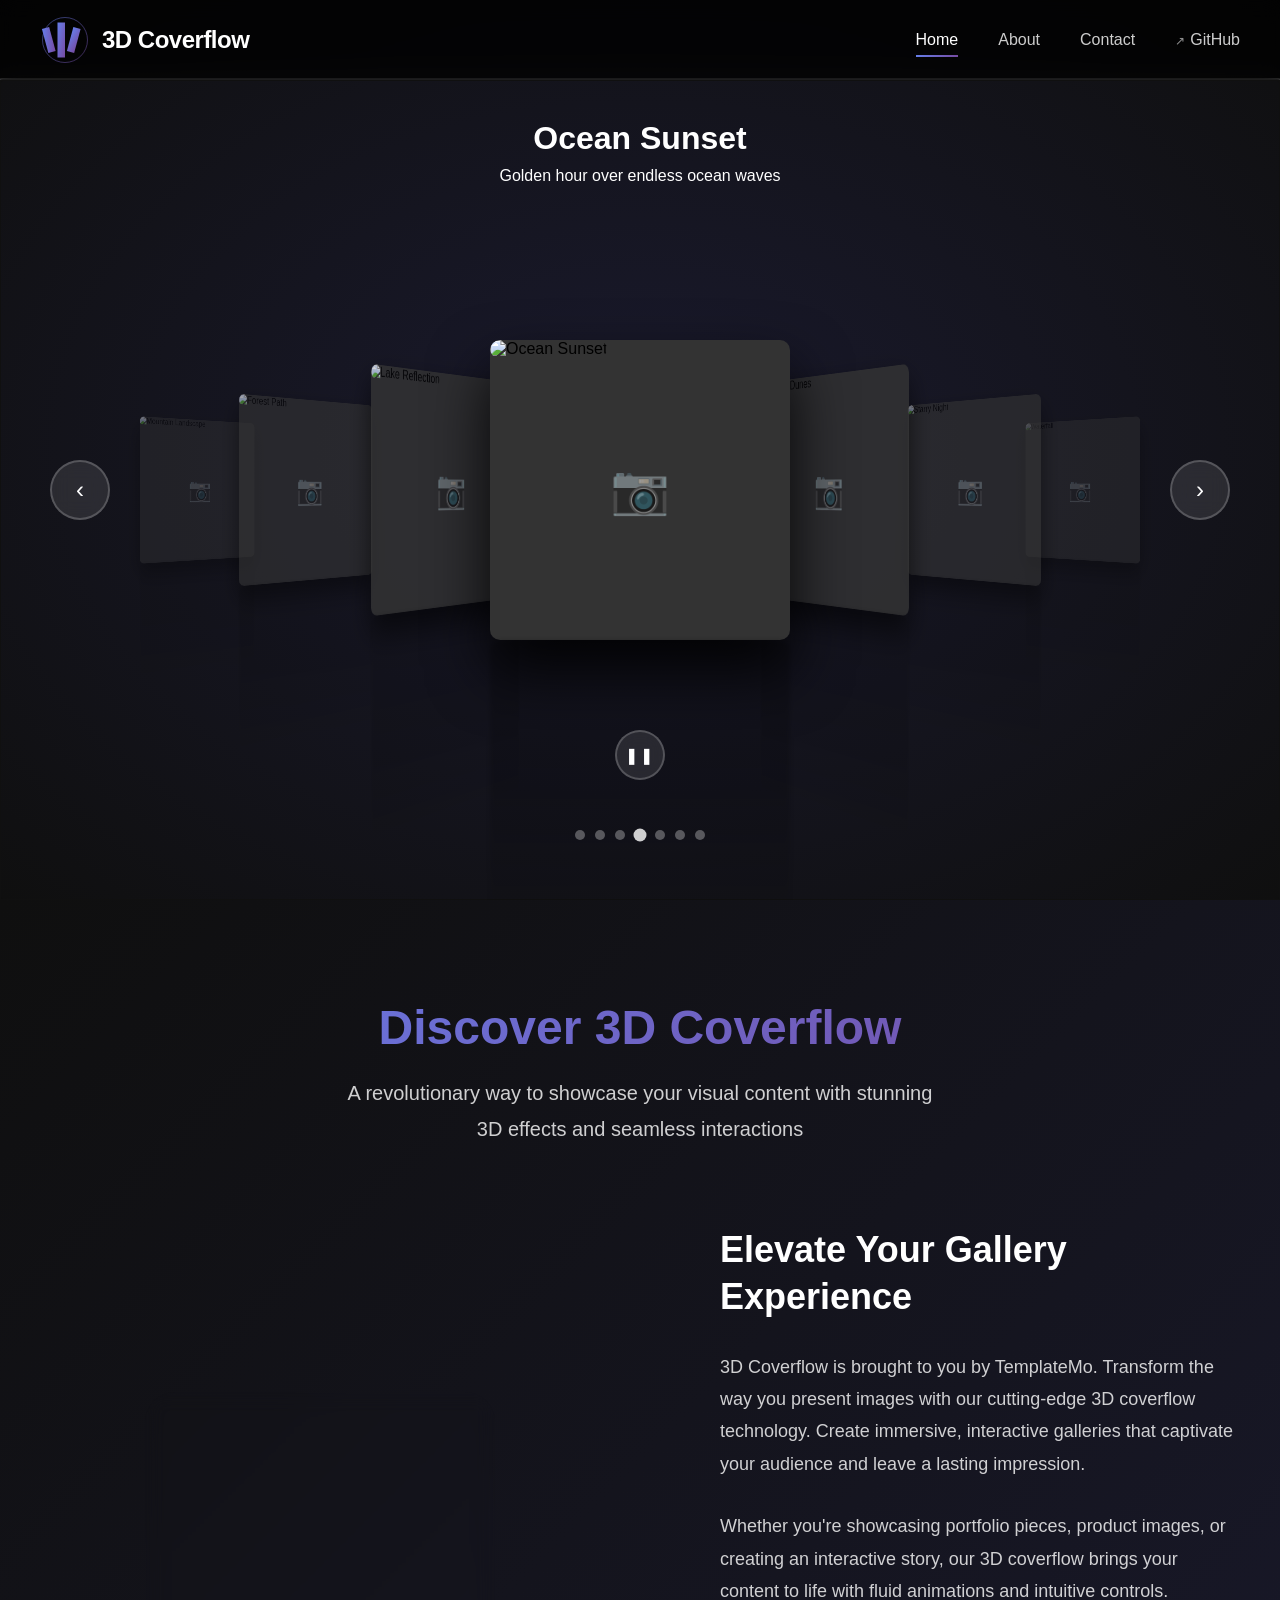
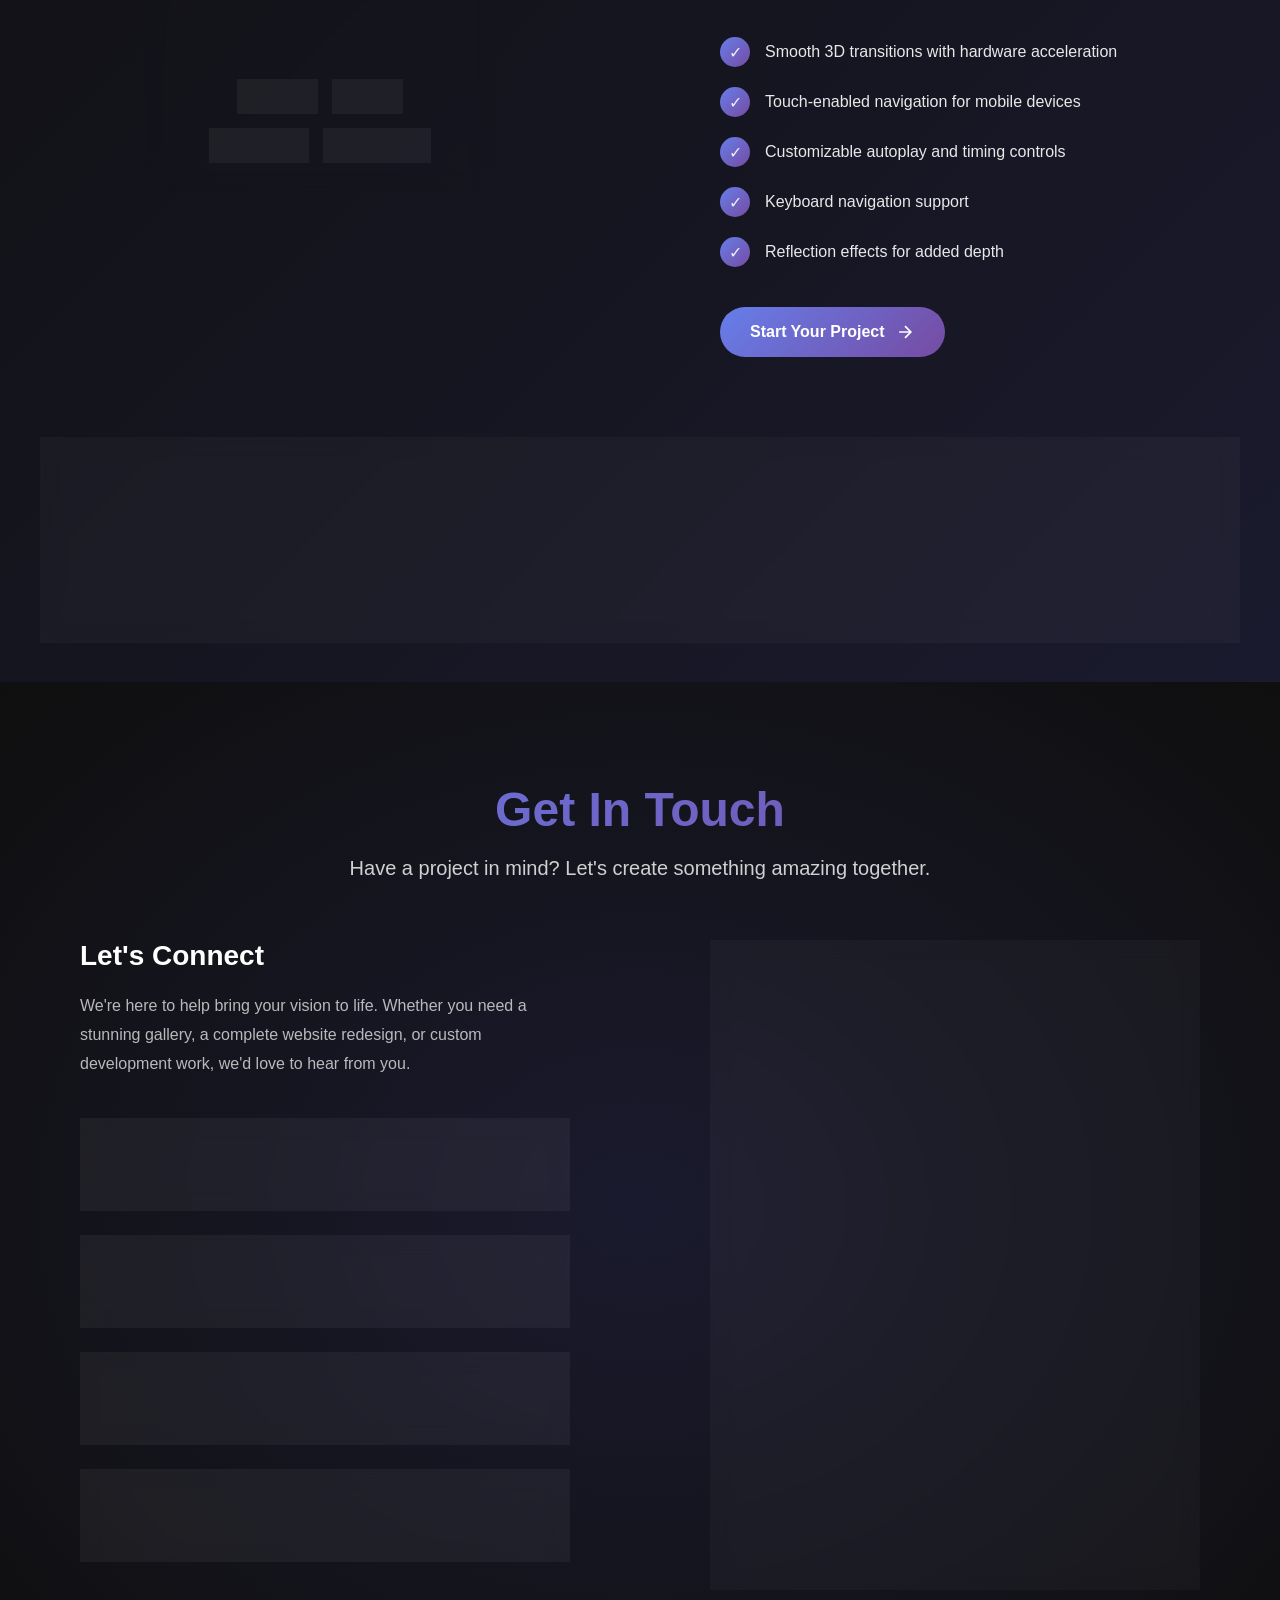
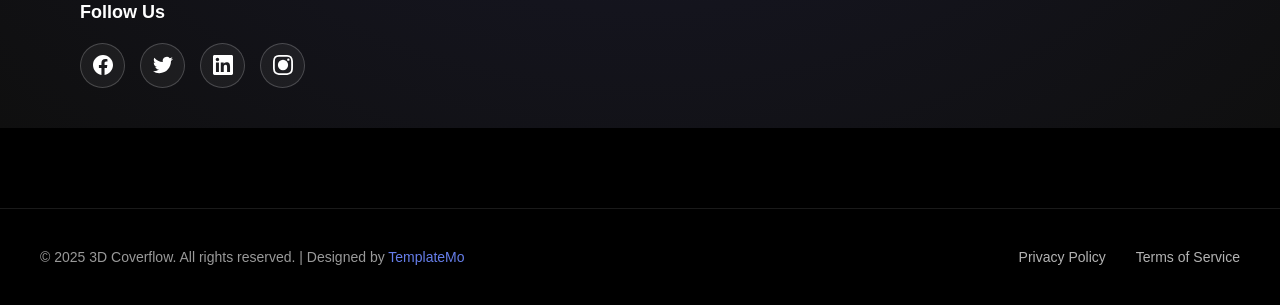
==== index.html @ f262158a "Add files via upload" ====
<!DOCTYPE html>
<html lang="en">
<head>
    <meta charset="UTF-8">
    <meta name="viewport" content="width=device-width, initial-scale=1.0">
    <title>3D Coverflow - One Page Portfolio</title>
    <link href="templatemo-3d-coverflow.css" rel="stylesheet">
<!--

TemplateMo 595 3d coverflow

https://templatemo.com/tm-595-3d-coverflow

-->
</head>
<body>
    <!-- Header -->
    <header class="header" id="header">
        <a href="#home" class="logo-container">
            <div class="logo">
                <svg viewBox="0 0 100 100" xmlns="http://www.w3.org/2000/svg">
                    <defs>
                        <linearGradient id="grad1" x1="0%" y1="0%" x2="100%" y2="100%">
                            <stop offset="0%" style="stop-color:#667eea;stop-opacity:1" />
                            <stop offset="100%" style="stop-color:#764ba2;stop-opacity:1" />
                        </linearGradient>
                    </defs>
                    <rect x="10" y="25" width="15" height="50" fill="url(#grad1)" transform="rotate(-15 17.5 50)" />
                    <rect x="35" y="15" width="15" height="70" fill="url(#grad1)" />
                    <rect x="60" y="25" width="15" height="50" fill="url(#grad1)" transform="rotate(15 67.5 50)" />
                    <circle cx="50" cy="50" r="45" fill="none" stroke="url(#grad1)" stroke-width="2" opacity="0.5" />
                </svg>
            </div>
            <div class="logo-text">3D Coverflow</div>
        </a>
        
        <nav class="main-menu" id="mainMenu">
            <a href="#home" class="menu-item active">Home</a>
            <a href="#about" class="menu-item">About</a>
            <a href="#contact" class="menu-item">Contact</a>
            <a href="https://github.com" target="_blank" rel="noopener noreferrer" class="menu-item external">GitHub</a>
        </nav>
        
        <div class="menu-toggle" id="menuToggle">
            <span></span>
            <span></span>
            <span></span>
        </div>
    </header>

    <!-- Home Section -->
    <section id="home" class="section">
        <div class="coverflow-wrapper">
            <div class="info">
                <h2 id="current-title">Mountain Landscape</h2>
                <p id="current-description">Majestic peaks covered in snow during golden hour</p>
            </div>

            <div class="coverflow-container" tabindex="0">
                <div class="coverflow" id="coverflow">
                    <div class="coverflow-item" data-index="0">
                        <div class="cover image-loading">
                            <img src="images/mountain-landscape.jpg" alt="Mountain Landscape" loading="lazy">
                        </div>
                        <div class="reflection"></div>
                    </div>
                    <div class="coverflow-item" data-index="1">
                        <div class="cover image-loading">
                            <img src="images/forest-path.jpg" alt="Forest Path" loading="lazy">
                        </div>
                        <div class="reflection"></div>
                    </div>
                    <div class="coverflow-item" data-index="2">
                        <div class="cover image-loading">
                            <img src="images/serene-water-mirroring.jpg" alt="Lake Reflection" loading="lazy">
                        </div>
                        <div class="reflection"></div>
                    </div>
                    <div class="coverflow-item" data-index="3">
                        <div class="cover image-loading">
                            <img src="images/ocean-sunset-golden-hour.jpg" alt="Ocean Sunset" loading="lazy">
                        </div>
                        <div class="reflection"></div>
                    </div>
                    <div class="coverflow-item" data-index="4">
                        <div class="cover image-loading">
                            <img src="images/rolling-sand-dunes.jpg" alt="Desert Dunes" loading="lazy">
                        </div>
                        <div class="reflection"></div>
                    </div>
                    <div class="coverflow-item" data-index="5">
                        <div class="cover image-loading">
                            <img src="images/starry-night.jpg" alt="Starry Night" loading="lazy">
                        </div>
                        <div class="reflection"></div>
                    </div>
                    <div class="coverflow-item" data-index="6">
                        <div class="cover image-loading">
                            <img src="images/cascading-waterfall.jpg" alt="Waterfall" loading="lazy">
                        </div>
                        <div class="reflection"></div>
                    </div>
                </div>

                <button class="nav-button prev" onclick="navigate(-1)">‹</button>
                <button class="nav-button next" onclick="navigate(1)">›</button>

                <div class="dots-container" id="dots"></div>
                
                <!-- Play/Pause Button -->
                <button class="play-pause-button" id="playPauseBtn" onclick="toggleAutoplay()">
                    <span class="play-icon">▶</span>
                    <span class="pause-icon" style="display: none;">❚❚</span>
                </button>
            </div>
        </div>
    </section>

    <!-- About Section -->
    <section id="about" class="section">
        <div class="about-content">
            <div class="about-header">
                <h2>Discover 3D Coverflow</h2>
                <p>A revolutionary way to showcase your visual content with stunning 3D effects and seamless interactions</p>
            </div>
            
            <div class="about-main">
                <div class="about-visual">
                    <div class="showcase-display">
                        <div class="showcase-main">
                            <div class="corner-decoration top-left"></div>
                            <div class="corner-decoration bottom-right"></div>
                            
                            <div class="showcase-logo">
                                <svg viewBox="0 0 100 100" xmlns="http://www.w3.org/2000/svg">
                                    <rect x="10" y="25" width="15" height="50" fill="white" transform="rotate(-15 17.5 50)" opacity="0.9" />
                                    <rect x="35" y="15" width="15" height="70" fill="white" />
                                    <rect x="60" y="25" width="15" height="50" fill="white" transform="rotate(15 67.5 50)" opacity="0.9" />
                                    <circle cx="50" cy="50" r="45" fill="none" stroke="white" stroke-width="2" opacity="0.3" />
                                </svg>
                            </div>
                            
                            <h3 class="showcase-title">3D Coverflow</h3>
                            <p class="showcase-subtitle">Transform your image galleries into immersive 3D experiences</p>
                            
                            <div class="showcase-badges">
                                <a href="https://developer.mozilla.org/en-US/docs/Web/HTML" target="_blank" rel="noopener noreferrer" class="badge">HTML5</a>
                                <a href="https://developer.mozilla.org/en-US/docs/Web/CSS" target="_blank" rel="noopener noreferrer" class="badge">CSS3</a>
                                <a href="https://developer.mozilla.org/en-US/docs/Web/JavaScript" target="_blank" rel="noopener noreferrer" class="badge">JavaScript</a>
                                <a href="https://developer.mozilla.org/en-US/docs/Learn/CSS/CSS_layout/Responsive_Design" target="_blank" rel="noopener noreferrer" class="badge">Responsive</a>
                            </div>
                        </div>
                    </div>
                </div>
                
                <div class="about-info">
                    <h3>Elevate Your Gallery Experience</h3>
                    <p>3D Coverflow is brought to you by TemplateMo. Transform the way you present images with our cutting-edge 3D coverflow technology. Create immersive, interactive galleries that captivate your audience and leave a lasting impression.</p>
                    <p>Whether you're showcasing portfolio pieces, product images, or creating an interactive story, our 3D coverflow brings your content to life with fluid animations and intuitive controls.</p>
                    
                    <ul class="feature-list">
                        <li>Smooth 3D transitions with hardware acceleration</li>
                        <li>Touch-enabled navigation for mobile devices</li>
                        <li>Customizable autoplay and timing controls</li>
                        <li>Keyboard navigation support</li>
                        <li>Reflection effects for added depth</li>
                    </ul>
                    
                    <a href="#contact" class="cta-button">
                        Start Your Project
                        <svg viewBox="0 0 24 24" fill="currentColor">
                            <path d="M5 12h14m-7-7l7 7-7 7" stroke="currentColor" stroke-width="2" fill="none"/>
                        </svg>
                    </a>
                </div>
            </div>
            
            <div class="stats-section">
                <div class="stat-item">
                    <div class="stat-number">60fps</div>
                    <div class="stat-label">Smooth Performance</div>
                </div>
                <div class="stat-item">
                    <div class="stat-number">100%</div>
                    <div class="stat-label">Responsive Design</div>
                </div>
                <div class="stat-item">
                    <div class="stat-number">3D</div>
                    <div class="stat-label">Visual Effects</div>
                </div>
                <div class="stat-item">
                    <div class="stat-number">∞</div>
                    <div class="stat-label">Customization</div>
                </div>
            </div>
        </div>
    </section>

    <!-- Contact Section -->
    <section id="contact" class="section">
        <div class="contact-content">
            <div class="contact-header">
                <h2>Get In Touch</h2>
                <p>Have a project in mind? Let's create something amazing together.</p>
            </div>
            
            <div class="contact-container">
                <div class="contact-info-section">
                    <h3>Let's Connect</h3>
                    <p>We're here to help bring your vision to life. Whether you need a stunning gallery, a complete website redesign, or custom development work, we'd love to hear from you.</p>
                    
                    <div class="contact-details">
                        <div class="contact-item">
                            <div class="contact-icon">
                                <svg viewBox="0 0 24 24">
                                    <path d="M20 4H4c-1.1 0-1.99.9-1.99 2L2 18c0 1.1.9 2 2 2h16c1.1 0 2-.9 2-2V6c0-1.1-.9-2-2-2zm0 4l-8 5-8-5V6l8 5 8-5v2z"/>
                                </svg>
                            </div>
                            <div class="contact-text">
                                <h4>Email</h4>
                                <p>hello@3dcoverflow.com</p>
                            </div>
                        </div>
                        
                        <div class="contact-item">
                            <div class="contact-icon">
                                <svg viewBox="0 0 24 24">
                                    <path d="M6.62 10.79c1.44 2.83 3.76 5.14 6.59 6.59l2.2-2.2c.27-.27.67-.36 1.02-.24 1.12.37 2.33.57 3.57.57.55 0 1 .45 1 1V20c0 .55-.45 1-1 1-9.39 0-17-7.61-17-17 0-.55.45-1 1-1h3.5c.55 0 1 .45 1 1 0 1.25.2 2.45.57 3.57.11.35.03.74-.25 1.02l-2.2 2.2z"/>
                                </svg>
                            </div>
                            <div class="contact-text">
                                <h4>Phone</h4>
                                <p>+1 (555) 123-4567</p>
                            </div>
                        </div>
                        
                        <div class="contact-item">
                            <div class="contact-icon">
                                <svg viewBox="0 0 24 24">
                                    <path d="M12 2C8.13 2 5 5.13 5 9c0 5.25 7 13 7 13s7-7.75 7-13c0-3.87-3.13-7-7-7zm0 9.5c-1.38 0-2.5-1.12-2.5-2.5s1.12-2.5 2.5-2.5 2.5 1.12 2.5 2.5-1.12 2.5-2.5 2.5z"/>
                                </svg>
                            </div>
                            <div class="contact-text">
                                <h4>Address</h4>
                                <p>123 Design Street, San Francisco, CA 94102</p>
                            </div>
                        </div>
                        
                        <div class="contact-item">
                            <div class="contact-icon">
                                <svg viewBox="0 0 24 24">
                                    <path d="M12 2C6.48 2 2 6.48 2 12s4.48 10 10 10 10-4.48 10-10S17.52 2 12 2zm-2 15l-5-5 1.41-1.41L10 14.17l7.59-7.59L19 8l-9 9z"/>
                                </svg>
                            </div>
                            <div class="contact-text">
                                <h4>Business Hours</h4>
                                <p>Monday - Friday: 9:00 AM - 6:00 PM PST</p>
                            </div>
                        </div>
                    </div>
                    
                    <div class="social-links">
                        <h4>Follow Us</h4>
                        <div class="social-buttons">
                            <a href="#" class="social-btn" title="Facebook">
                                <svg viewBox="0 0 24 24">
                                    <path d="M24 12.073c0-6.627-5.373-12-12-12s-12 5.373-12 12c0 5.99 4.388 10.954 10.125 11.854v-8.385H7.078v-3.47h3.047V9.43c0-3.007 1.792-4.669 4.533-4.669 1.312 0 2.686.235 2.686.235v2.953H15.83c-1.491 0-1.956.925-1.956 1.874v2.25h3.328l-.532 3.47h-2.796v8.385C19.612 23.027 24 18.062 24 12.073z"/>
                                </svg>
                            </a>
                            <a href="#" class="social-btn" title="Twitter">
                                <svg viewBox="0 0 24 24">
                                    <path d="M23.953 4.57a10 10 0 01-2.825.775 4.958 4.958 0 002.163-2.723c-.951.555-2.005.959-3.127 1.184a4.92 4.92 0 00-8.384 4.482C7.69 8.095 4.067 6.13 1.64 3.162a4.822 4.822 0 00-.666 2.475c0 1.71.87 3.213 2.188 4.096a4.904 4.904 0 01-2.228-.616v.06a4.923 4.923 0 003.946 4.827 4.996 4.996 0 01-2.212.085 4.936 4.936 0 004.604 3.417 9.867 9.867 0 01-6.102 2.105c-.39 0-.779-.023-1.17-.067a13.995 13.995 0 007.557 2.209c9.053 0 13.998-7.496 13.998-13.985 0-.21 0-.42-.015-.63A9.935 9.935 0 0024 4.59z"/>
                                </svg>
                            </a>
                            <a href="#" class="social-btn" title="LinkedIn">
                                <svg viewBox="0 0 24 24">
                                    <path d="M20.447 20.452h-3.554v-5.569c0-1.328-.027-3.037-1.852-3.037-1.853 0-2.136 1.445-2.136 2.939v5.667H9.351V9h3.414v1.561h.046c.477-.9 1.637-1.85 3.37-1.85 3.601 0 4.267 2.37 4.267 5.455v6.286zM5.337 7.433c-1.144 0-2.063-.926-2.063-2.065 0-1.138.92-2.063 2.063-2.063 1.14 0 2.064.925 2.064 2.063 0 1.139-.925 2.065-2.064 2.065zm1.782 13.019H3.555V9h3.564v11.452zM22.225 0H1.771C.792 0 0 .774 0 1.729v20.542C0 23.227.792 24 1.771 24h20.451C23.2 24 24 23.227 24 22.271V1.729C24 .774 23.2 0 22.222 0h.003z"/>
                                </svg>
                            </a>
                            <a href="#" class="social-btn" title="Instagram">
                                <svg viewBox="0 0 24 24">
                                    <path d="M12 2.163c3.204 0 3.584.012 4.85.07 3.252.148 4.771 1.691 4.919 4.919.058 1.265.069 1.645.069 4.849 0 3.205-.012 3.584-.069 4.849-.149 3.225-1.664 4.771-4.919 4.919-1.266.058-1.644.07-4.85.07-3.204 0-3.584-.012-4.849-.07-3.26-.149-4.771-1.699-4.919-4.92-.058-1.265-.07-1.644-.07-4.849 0-3.204.013-3.583.07-4.849.149-3.227 1.664-4.771 4.919-4.919 1.266-.057 1.645-.069 4.849-.069zm0-2.163c-3.259 0-3.667.014-4.947.072-4.358.2-6.78 2.618-6.98 6.98-.059 1.281-.073 1.689-.073 4.948 0 3.259.014 3.668.072 4.948.2 4.358 2.618 6.78 6.98 6.98 1.281.058 1.689.072 4.948.072 3.259 0 3.668-.014 4.948-.072 4.354-.2 6.782-2.618 6.979-6.98.059-1.28.073-1.689.073-4.948 0-3.259-.014-3.667-.072-4.947-.196-4.354-2.617-6.78-6.979-6.98-1.281-.059-1.69-.073-4.949-.073zM5.838 12a6.162 6.162 0 1112.324 0 6.162 6.162 0 01-12.324 0zM12 16a4 4 0 110-8 4 4 0 010 8zm4.965-10.405a1.44 1.44 0 112.881.001 1.44 1.44 0 01-2.881-.001z"/>
                                </svg>
                            </a>
                        </div>
                    </div>
                </div>
                
                <div class="contact-form-section">
                    <form class="contact-form" onsubmit="handleSubmit(event)">
                        <div class="form-group">
                            <label for="name">Your Name</label>
                            <input type="text" id="name" name="name" required>
                        </div>
                        <div class="form-group">
                            <label for="email">Email Address</label>
                            <input type="email" id="email" name="email" required>
                        </div>
                        <div class="form-group">
                            <label for="subject">Subject</label>
                            <input type="text" id="subject" name="subject" required>
                        </div>
                        <div class="form-group">
                            <label for="message">Message</label>
                            <textarea id="message" name="message" required></textarea>
                        </div>
                        <button type="submit" class="submit-btn">Send Message</button>
                    </form>
                </div>
            </div>
        </div>
    </section>

    <!-- Footer -->
    <footer class="footer">
        <div class="footer-content">
            <div class="footer-copyright">
                © 2025 3D Coverflow. All rights reserved. | Designed by <a href="https://templatemo.com" target="_blank" rel="noopener noreferrer">TemplateMo</a>
            </div>
            <div class="footer-links">
                <a href="#privacy" onclick="event.preventDefault(); alert('Privacy Policy page would go here');">Privacy Policy</a>
                <a href="#terms" onclick="event.preventDefault(); alert('Terms of Service page would go here');">Terms of Service</a>
            </div>
        </div>
    </footer>

    <!-- Scroll to top button -->
    <div class="scroll-to-top" id="scrollToTop">
        <span>↑</span>
    </div>

<script src="templatemo-3d-coverflow-scripts.js"></script>

</body>
</html>
---- templatemo-3d-coverflow.css ----
/*

TemplateMo 595 3d coverflow

https://templatemo.com/tm-595-3d-coverflow

*/

@charset "utf-8";
/* CSS Document */

 * {
            margin: 0;
            padding: 0;
            box-sizing: border-box;
        }

        html {
            scroll-behavior: smooth;
        }

        body {
            font-family: -apple-system, BlinkMacSystemFont, 'Segoe UI', Roboto, Helvetica, Arial, sans-serif;
            overflow-x: hidden;
            position: relative;
            background: #000;
        }

        /* Sections */
        .section {
            min-height: 100vh;
            position: relative;
            display: flex;
            align-items: center;
            justify-content: center;
        }

        #home {
            background: radial-gradient(ellipse at center, #1a1a2e 0%, #0f0f0f 100%);
        }

        #about {
            background: linear-gradient(135deg, #0f0f0f 0%, #1a1a2e 100%);
        }

        #contact {
            background: radial-gradient(ellipse at center, #1a1a2e 0%, #0f0f0f 100%);
        }

        /* Header Styles */
        .header {
            position: fixed;
            top: 0;
            left: 0;
            right: 0;
            height: 80px;
            background: rgba(0, 0, 0, 0.8);
            backdrop-filter: blur(10px);
            border-bottom: 1px solid rgba(255, 255, 255, 0.1);
            z-index: 1000;
            display: flex;
            align-items: center;
            justify-content: space-between;
            padding: 0 40px;
            transition: all 0.3s ease;
        }

        .header.scrolled {
            background: rgba(0, 0, 0, 0.95);
            height: 70px;
        }

        .logo-container {
            display: flex;
            align-items: center;
            gap: 12px;
            text-decoration: none;
            cursor: pointer;
            transition: transform 0.3s ease;
        }

        .logo-container:hover {
            transform: translateY(-2px);
        }

        .logo {
            width: 50px;
            height: 50px;
            display: flex;
            align-items: center;
            justify-content: center;
        }

        .logo svg {
            width: 100%;
            height: 100%;
        }

        .logo-text {
            color: white;
            font-size: 24px;
            font-weight: 600;
            letter-spacing: -0.5px;
        }

        .main-menu {
            display: flex;
            align-items: center;
            gap: 40px;
        }

        .menu-item {
            color: rgba(255, 255, 255, 0.8);
            text-decoration: none;
            font-size: 16px;
            font-weight: 500;
            transition: all 0.3s ease;
            position: relative;
            padding: 8px 0;
        }

        .menu-item:hover {
            color: white;
            transform: translateY(-2px);
        }

        .menu-item::after {
            content: '';
            position: absolute;
            bottom: 0;
            left: 0;
            width: 0;
            height: 2px;
            background: linear-gradient(90deg, #667eea, #764ba2);
            transition: width 0.3s ease;
        }

        .menu-item:hover::after {
            width: 100%;
        }

        .menu-item.active {
            color: white;
        }

        .menu-item.active::after {
            width: 100%;
        }

        .menu-item.external::before {
            content: '↗';
            margin-right: 5px;
            font-size: 12px;
            opacity: 0.7;
        }

        /* Mobile menu toggle */
        .menu-toggle {
            display: none;
            flex-direction: column;
            cursor: pointer;
            padding: 4px;
        }

        .menu-toggle span {
            width: 25px;
            height: 3px;
            background: white;
            margin: 3px 0;
            transition: 0.3s;
            border-radius: 2px;
        }

        /* Home Section with Coverflow */
        .coverflow-wrapper {
            width: 100%;

            height: 100vh;
            display: flex;
            align-items: center;
            justify-content: center;
            padding-top: 80px;
        }

        .coverflow-container {
            width: 100%;
            height: 100%;
            display: flex;
            align-items: center;
            justify-content: center;
            perspective: 1200px;
            position: relative;
        }

        .coverflow {
            display: flex;
            align-items: center;
            justify-content: center;
            transform-style: preserve-3d;
            position: relative;
            width: 100%;
            height: 400px;
        }

        .coverflow-item {
            position: absolute;
            width: 300px;
            height: 300px;
            transition: all 0.6s cubic-bezier(0.68, -0.55, 0.265, 1.55);
            cursor: pointer;
            user-select: none;
        }

        .coverflow-item .cover {
            width: 100%;
            height: 100%;
            border-radius: 10px;
            box-shadow: 0 20px 40px rgba(0, 0, 0, 0.8);
            position: relative;
            overflow: hidden;
            transform-style: preserve-3d;
            background: #333;
        }

        .coverflow-item .cover img {
            width: 100%;
            height: 100%;
            object-fit: cover;
            border-radius: 10px;
        }

        /* Reflection */
        .coverflow-item .reflection {
            position: absolute;
            top: 100%;
            left: 0;
            width: 100%;
            height: 100%;
            border-radius: 10px;
            transform: scaleY(-1);
            opacity: 0.2;
            filter: blur(2px);
            background: linear-gradient(to bottom, 
                rgba(0, 0, 0, 0) 0%, 
                rgba(0, 0, 0, 0.8) 50%, 
                rgba(0, 0, 0, 1) 100%);
            overflow: hidden;
        }

        /* Active item (center) */
        .coverflow-item.active {
            z-index: 100;
            transform: translateX(0) translateZ(0) rotateY(0deg);
        }

        .coverflow-item.active .cover {
            box-shadow: 0 30px 60px rgba(0, 0, 0, 0.9);
        }

        /* Navigation */
        .nav-button {
            position: absolute;
            top: 50%;
            transform: translateY(-50%);
            background: rgba(255, 255, 255, 0.1);
            border: 2px solid rgba(255, 255, 255, 0.2);
            color: white;
            width: 60px;
            height: 60px;
            border-radius: 50%;
            cursor: pointer;
            font-size: 24px;
            display: flex;
            align-items: center;
            justify-content: center;
            transition: all 0.3s ease;
            backdrop-filter: blur(10px);
            z-index: 200;
        }

        .nav-button:hover {
            background: rgba(255, 255, 255, 0.2);
            transform: translateY(-50%) scale(1.1);
        }

        .nav-button.prev {
            left: 50px;
        }

        .nav-button.next {
            right: 50px;
        }

        /* Dots indicator */
        .dots-container {
            position: absolute;
            bottom: 60px;
            left: 50%;
            transform: translateX(-50%);
            display: flex;
            gap: 10px;
            z-index: 200;
        }

        .dot {
            width: 10px;
            height: 10px;
            border-radius: 50%;
            background: rgba(255, 255, 255, 0.3);
            cursor: pointer;
            transition: all 0.3s ease;
        }

        .dot.active {
            background: rgba(255, 255, 255, 0.8);
            transform: scale(1.3);
        }

        /* Info display */
        .info {
            position: absolute;
            top: 120px;
            left: 50%;
            transform: translateX(-50%);
            color: white;
            text-align: center;
            z-index: 200;
        }

        .info h2 {
            font-size: 32px;
            margin-bottom: 10px;
            opacity: 0;
            animation: fadeIn 0.6s forwards;
        }

        .info p {
            font-size: 16px;
            opacity: 0.7;
        }

        @keyframes fadeIn {
            to {
                opacity: 1;
            }
        }

        /* Play/Pause Button */
        .play-pause-button {
            position: absolute;
            bottom: 120px;
            left: 50%;
            transform: translateX(-50%);
            background: rgba(255, 255, 255, 0.1);
            border: 2px solid rgba(255, 255, 255, 0.2);
            color: white;
            width: 50px;
            height: 50px;
            border-radius: 50%;
            cursor: pointer;
            font-size: 20px;
            display: flex;
            align-items: center;
            justify-content: center;
            transition: all 0.3s ease;
            backdrop-filter: blur(10px);
            z-index: 200;
        }

        .play-pause-button:hover {
            background: rgba(255, 255, 255, 0.2);
            transform: translateX(-50%) scale(1.1);
        }

        .play-pause-button .pause-icon {
            font-size: 16px;
            letter-spacing: 2px;
        }

        /* About Section */
        .about-content {
            max-width: 1400px;
            margin: 0 auto;
            padding: 40px;
            color: white;
        }

        .about-header {
            text-align: center;
            margin-bottom: 80px;
        }

        .about-header h2 {
            font-size: 48px;
			margin-top: 60px;
            margin-bottom: 20px;
            background: linear-gradient(135deg, #667eea 0%, #764ba2 100%);
            -webkit-background-clip: text;
            -webkit-text-fill-color: transparent;
            background-clip: text;
        }

        .about-header p {
            font-size: 20px;
            color: rgba(255, 255, 255, 0.8);
            max-width: 600px;
            margin: 0 auto;
            line-height: 1.8;
        }

        .about-main {
            display: grid;
            grid-template-columns: 1fr 1fr;
            gap: 80px;
            align-items: center;
            margin-bottom: 80px;
        }

        .about-visual {
            position: relative;
            height: 600px;
            display: flex;
            align-items: center;
            justify-content: center;
        }

        .showcase-display {
            position: relative;
            width: 100%;
            max-width: 500px;
            height: 500px;
            display: flex;
            align-items: center;
            justify-content: center;
        }

        .showcase-main {
            position: relative;
            width: 350px;
            height: 400px;
            background: linear-gradient(135deg, rgba(102, 126, 234, 0.1) 0%, rgba(118, 75, 162, 0.1) 100%);
            border-radius: 30px;
            border: 2px solid rgba(255, 255, 255, 0.1);
            padding: 40px;
            display: flex;
            flex-direction: column;
            align-items: center;
            justify-content: center;
            backdrop-filter: blur(10px);
            box-shadow: 0 25px 50px rgba(0, 0, 0, 0.3);
        }

        .showcase-logo {
            width: 120px;
            height: 120px;
            background: linear-gradient(135deg, #667eea 0%, #764ba2 100%);
            border-radius: 30px;
            display: flex;
            align-items: center;
            justify-content: center;
            margin-bottom: 30px;
            box-shadow: 0 15px 35px rgba(102, 126, 234, 0.4);
        }

        .showcase-logo svg {
            width: 70%;
            height: 70%;
        }

        .showcase-title {
            font-size: 32px;
            font-weight: 700;
            color: white;
            margin-bottom: 15px;
            text-align: center;
        }

        .showcase-subtitle {
            font-size: 16px;
            color: rgba(255, 255, 255, 0.7);
            text-align: center;
            margin-bottom: 40px;
            line-height: 1.6;
        }

        .showcase-badges {
            display: flex;
            gap: 15px;
            flex-wrap: wrap;
            justify-content: center;
        }

        .badge {
            background: rgba(255, 255, 255, 0.05);
            border: 1px solid rgba(255, 255, 255, 0.2);
            border-radius: 20px;
            padding: 8px 16px;
            font-size: 14px;
            color: rgba(255, 255, 255, 0.8);
            backdrop-filter: blur(10px);
            transition: all 0.3s ease;
            cursor: pointer;
            text-decoration: none;
            display: inline-block;
        }

        .badge:hover {
            background: linear-gradient(135deg, #667eea 0%, #764ba2 100%);
            border-color: transparent;
            color: white;
            transform: translateY(-2px);
            box-shadow: 0 5px 15px rgba(102, 126, 234, 0.3);
        }

        .badge:active {
            transform: translateY(0);
            box-shadow: 0 2px 8px rgba(102, 126, 234, 0.3);
        }

        /* Decorative corner elements */
        .corner-decoration {
            position: absolute;
            width: 80px;
            height: 80px;
            border: 2px solid rgba(102, 126, 234, 0.3);
        }

        .corner-decoration.top-left {
            top: -20px;
            left: -20px;
            border-right: none;
            border-bottom: none;
            border-radius: 20px 0 0 0;
        }

        .corner-decoration.bottom-right {
            bottom: -20px;
            right: -20px;
            border-left: none;
            border-top: none;
            border-radius: 0 0 20px 0;
        }

        .about-info {
            padding-left: 40px;
        }

        .about-info h3 {
            font-size: 36px;
            margin-bottom: 30px;
            line-height: 1.3;
        }

        .about-info p {
            font-size: 18px;
            color: rgba(255, 255, 255, 0.8);
            line-height: 1.8;
            margin-bottom: 30px;
        }

        .feature-list {
            list-style: none;
            margin-bottom: 40px;
        }

        .feature-list li {
            display: flex;
            align-items: center;
            gap: 15px;
            margin-bottom: 20px;
            font-size: 16px;
            color: rgba(255, 255, 255, 0.9);
        }

        .feature-list li::before {
            content: '✓';
            display: flex;
            align-items: center;
            justify-content: center;
            width: 30px;
            height: 30px;
            background: linear-gradient(135deg, #667eea 0%, #764ba2 100%);
            border-radius: 50%;
            flex-shrink: 0;
        }

        .cta-button {
            display: inline-flex;
            align-items: center;
            gap: 10px;
            background: linear-gradient(135deg, #667eea 0%, #764ba2 100%);
            color: white;
            text-decoration: none;
            padding: 15px 30px;
            border-radius: 30px;
            font-weight: 600;
            transition: all 0.3s ease;
        }

        .cta-button:hover {
            transform: translateY(-2px);
            box-shadow: 0 10px 30px rgba(102, 126, 234, 0.5);
        }

        .cta-button svg {
            width: 20px;
            height: 20px;
            transition: transform 0.3s ease;
        }

        .cta-button:hover svg {
            transform: translateX(5px);
        }

        .stats-section {
            display: grid;
            grid-template-columns: repeat(4, 1fr);
            gap: 40px;
            padding: 60px;
            background: rgba(255, 255, 255, 0.03);
            backdrop-filter: blur(10px);
            border-radius: 30px;
            border: 1px solid rgba(255, 255, 255, 0.1);
        }

        .stat-item {
            text-align: center;
        }

        .stat-number {
            font-size: 48px;
            font-weight: 700;
            background: linear-gradient(135deg, #667eea 0%, #764ba2 100%);
            -webkit-background-clip: text;
            -webkit-text-fill-color: transparent;
            background-clip: text;
            margin-bottom: 10px;
        }

        .stat-label {
            font-size: 16px;
            color: rgba(255, 255, 255, 0.7);
        }

        /* Contact Section */
        .contact-content {
            max-width: 1200px;
            margin: 0 auto;
            padding: 40px;
            color: white;
        }

        .contact-header {
            text-align: center;
			margin-top: 60px;
            margin-bottom: 60px;
        }

        .contact-header h2 {
            font-size: 48px;
            margin-bottom: 20px;
            background: linear-gradient(135deg, #667eea 0%, #764ba2 100%);
            -webkit-background-clip: text;
            -webkit-text-fill-color: transparent;
            background-clip: text;
        }

        .contact-header p {
            font-size: 20px;
            color: rgba(255, 255, 255, 0.8);
            max-width: 600px;
            margin: 0 auto;
        }

        .contact-container {
            display: grid;
            grid-template-columns: 1fr 1fr;
            gap: 60px;
            align-items: start;
        }

        .contact-info-section {
            padding-right: 40px;
        }

        .contact-info-section h3 {
            font-size: 28px;
            margin-bottom: 20px;
            color: white;
        }

        .contact-info-section p {
            font-size: 16px;
            color: rgba(255, 255, 255, 0.7);
            line-height: 1.8;
            margin-bottom: 40px;
        }

        .contact-details {
            display: flex;
            flex-direction: column;
            gap: 25px;
        }

        .contact-item {
            display: flex;
            align-items: center;
            gap: 20px;
            padding: 20px;
            background: rgba(255, 255, 255, 0.05);
            backdrop-filter: blur(10px);
            border: 1px solid rgba(255, 255, 255, 0.1);
            border-radius: 15px;
            transition: all 0.3s ease;
        }

        .contact-item:hover {
            background: rgba(255, 255, 255, 0.08);
            transform: translateX(5px);
            box-shadow: 0 10px 30px rgba(102, 126, 234, 0.2);
        }

        .contact-icon {
            width: 50px;
            height: 50px;
            background: linear-gradient(135deg, #667eea 0%, #764ba2 100%);
            border-radius: 12px;
            display: flex;
            align-items: center;
            justify-content: center;
            flex-shrink: 0;
        }

        .contact-icon svg {
            width: 24px;
            height: 24px;
            fill: white;
        }

        .contact-text {
            flex: 1;
        }

        .contact-text h4 {
            font-size: 16px;
            color: white;
            margin-bottom: 5px;
        }

        .contact-text p {
            font-size: 14px;
            color: rgba(255, 255, 255, 0.7);
            margin: 0;
        }

        .social-links {
            margin-top: 40px;
        }

        .social-links h4 {
            font-size: 18px;
            margin-bottom: 20px;
            color: white;
        }

        .social-buttons {
            display: flex;
            gap: 15px;
        }

        .social-btn {
            width: 45px;
            height: 45px;
            background: rgba(255, 255, 255, 0.05);
            border: 1px solid rgba(255, 255, 255, 0.2);
            border-radius: 50%;
            display: flex;
            align-items: center;
            justify-content: center;
            transition: all 0.3s ease;
            cursor: pointer;
        }

        .social-btn:hover {
            background: linear-gradient(135deg, #667eea 0%, #764ba2 100%);
            border-color: transparent;
            transform: translateY(-3px);
            box-shadow: 0 10px 20px rgba(102, 126, 234, 0.4);
        }

        .social-btn svg {
            width: 20px;
            height: 20px;
            fill: white;
        }

        .contact-form-section {
            padding-left: 40px;
        }

        .contact-form {
            background: rgba(255, 255, 255, 0.03);
            backdrop-filter: blur(10px);
            border: 1px solid rgba(255, 255, 255, 0.1);
            border-radius: 20px;
            padding: 40px;
        }

        .form-group {
            margin-bottom: 25px;
        }

        .form-group label {
            display: block;
            margin-bottom: 10px;
            color: rgba(255, 255, 255, 0.8);
            font-weight: 500;
        }

        .form-group input,
        .form-group textarea {
            width: 100%;
            padding: 15px;
            background: rgba(255, 255, 255, 0.05);
            border: 1px solid rgba(255, 255, 255, 0.2);
            border-radius: 10px;
            color: white;
            font-size: 16px;
            font-family: inherit;
            transition: all 0.3s ease;
        }

        .form-group input:focus,
        .form-group textarea:focus {
            outline: none;
            border-color: #667eea;
            background: rgba(255, 255, 255, 0.08);
        }

        .form-group textarea {
            resize: vertical;
            min-height: 150px;
            line-height: 1.5;
        }

        .submit-btn {
            background: linear-gradient(135deg, #667eea 0%, #764ba2 100%);
            color: white;
            border: none;
            padding: 15px 40px;
            font-size: 18px;
            font-weight: 600;
            border-radius: 30px;
            cursor: pointer;
            transition: all 0.3s ease;
            width: 100%;
        }

        .submit-btn:hover {
            transform: translateY(-2px);
            box-shadow: 0 10px 30px rgba(102, 126, 234, 0.5);
        }

        /* Smooth image loading */
        .image-loading {
            background: linear-gradient(45deg, #333, #555);
            position: relative;
        }

        .image-loading::after {
            content: '📷';
            position: absolute;
            top: 50%;
            left: 50%;
            transform: translate(-50%, -50%);
            font-size: 48px;
            opacity: 0.5;
        }

        /* Footer Styles */
        .footer {
            background: rgba(0, 0, 0, 0.95);
            border-top: 1px solid rgba(255, 255, 255, 0.1);
            padding: 40px 20px;
            margin-top: 80px;
        }

        .footer-content {
            max-width: 1200px;
            margin: 0 auto;
            display: flex;
            justify-content: space-between;
            align-items: center;
            flex-wrap: wrap;
            gap: 30px;
        }

        .footer-copyright {
            color: rgba(255, 255, 255, 0.6);
            font-size: 14px;
        }

        .footer-copyright a {
            color: #667eea;
            text-decoration: none;
            transition: color 0.3s ease;
        }

        .footer-copyright a:hover {
            color: #764ba2;
        }

        .footer-links {
            display: flex;
            gap: 30px;
            align-items: center;
        }

        .footer-links a {
            color: rgba(255, 255, 255, 0.7);
            text-decoration: none;
            font-size: 14px;
            transition: color 0.3s ease;
        }

        .footer-links a:hover {
            color: white;
        }

        /* Scroll to top button */
        .scroll-to-top {
            position: fixed;
            bottom: 30px;
            right: 30px;
            width: 50px;
            height: 50px;
            background: linear-gradient(135deg, #667eea 0%, #764ba2 100%);
            border-radius: 50%;
            display: flex;
            align-items: center;
            justify-content: center;
            color: white;
            font-size: 20px;
            cursor: pointer;
            opacity: 0;
            transform: translateY(100px);
            transition: all 0.3s ease;
            z-index: 999;
        }

        .scroll-to-top.visible {
            opacity: 1;
            transform: translateY(0);
        }

        .scroll-to-top:hover {
            transform: translateY(-5px);
            box-shadow: 0 10px 30px rgba(102, 126, 234, 0.5);
        }

        /* Mobile Responsive */
        @media (max-width: 1024px) {
            .about-main {
                grid-template-columns: 1fr;
                gap: 60px;
            }

            .about-visual {
                height: 400px;
            }

            .about-info {
                padding-left: 0;
                text-align: center;
            }

            .feature-list {
                text-align: left;
                max-width: 500px;
                margin: 0 auto 40px;
            }

            .stats-section {
                grid-template-columns: repeat(2, 1fr);
                gap: 30px;
                padding: 40px;
            }

            /* Contact section responsive */
            .contact-container {
                grid-template-columns: 1fr;
                gap: 50px;
            }

            .contact-info-section {
                padding-right: 0;
            }

            .contact-form-section {
                padding-left: 0;
            }
        }

        @media (max-width: 768px) {
            .header {
                padding: 0 20px;
            }

            .main-menu {
                display: none;
                position: absolute;
                top: 100%;
                left: 0;
                right: 0;
                background: rgba(0, 0, 0, 0.95);
                backdrop-filter: blur(10px);
                flex-direction: column;
                padding: 20px;
                gap: 20px;
                border-bottom: 1px solid rgba(255, 255, 255, 0.1);
            }

            .main-menu.active {
                display: flex;
            }

            .menu-toggle {
                display: flex;
            }

            .menu-toggle.active span:nth-child(1) {
                transform: rotate(-45deg) translate(-5px, 6px);
            }

            .menu-toggle.active span:nth-child(2) {
                opacity: 0;
            }

            .menu-toggle.active span:nth-child(3) {
                transform: rotate(45deg) translate(-5px, -6px);
            }

            .coverflow-item {
                width: 200px;
                height: 200px;
            }

            .nav-button {
                width: 40px;
                height: 40px;
                font-size: 18px;
            }

            .nav-button.prev {
                left: 20px;
            }

            .nav-button.next {
                right: 20px;
            }

            .info h2 {
                font-size: 24px;
            }

            .info p {
                font-size: 14px;
            }

            .logo-text {
                font-size: 20px;
            }

            .about-header h2 {
                font-size: 36px;
            }

            .about-info h3 {
                font-size: 28px;
            }

            .about-visual {
                height: 400px;
            }

            .showcase-display {
                max-width: 350px;
                height: 400px;
            }

            .showcase-main {
                width: 100%;
                height: 350px;
                padding: 30px;
            }

            .showcase-logo {
                width: 100px;
                height: 100px;
                margin-bottom: 20px;
            }

            .showcase-title {
                font-size: 28px;
            }

            .showcase-subtitle {
                font-size: 14px;
                margin-bottom: 30px;
            }

            .corner-decoration {
                display: none;
            }

            .stat-number {
                font-size: 36px;
            }

            .contact-content h2 {
                font-size: 36px;
            }

            .footer-content {
                flex-direction: column;
                text-align: center;
                gap: 20px;
            }

            .footer-links {
                gap: 20px;
            }
        }

        @media (max-width: 480px) {
            .header {
                height: 70px;
                padding: 0 15px;
            }

            .header.scrolled {
                height: 60px;
            }

            .logo {
                width: 40px;
                height: 40px;
            }

            .logo-text {
                font-size: 18px;
            }

            .coverflow-item {
                width: 180px;
                height: 180px;
            }

            .about-content,
            .contact-content {
                padding: 20px;
            }

            /* Additional contact section mobile optimization for small screens */
            .contact-container {
                gap: 30px;
            }

            .contact-header {
                margin-bottom: 40px;
            }

            .contact-header h2 {
                font-size: 32px;
                margin-bottom: 15px;
            }

            .contact-header p {
                font-size: 16px;
                padding: 0 10px;
            }

            .contact-info-section {
                margin-bottom: 20px;
            }

            .contact-info-section h3 {
                font-size: 22px;
                margin-bottom: 15px;
            }

            .contact-info-section > p {
                font-size: 14px;
                padding: 0 10px;
                margin-bottom: 30px;
            }

            .contact-details {
                gap: 15px;
            }

            .contact-item {
                padding: 15px;
                gap: 12px;
            }

            .contact-icon {
                width: 40px;
                height: 40px;
            }

            .contact-icon svg {
                width: 20px;
                height: 20px;
            }

            .contact-text h4 {
                font-size: 14px;
            }

            .contact-text p {
                font-size: 12px;
                word-break: break-word;
            }

            .social-links {
                margin-top: 30px;
            }

            .social-links h4 {
                font-size: 16px;
                margin-bottom: 15px;
            }

            .social-buttons {
                gap: 10px;
            }

            .social-btn {
                width: 40px;
                height: 40px;
            }

            .social-btn svg {
                width: 18px;
                height: 18px;
            }

            .contact-form {
                padding: 20px 15px;
                border-radius: 15px;
            }

            .form-group {
                margin-bottom: 20px;
            }

            .form-group label {
                font-size: 14px;
                margin-bottom: 8px;
            }

            .form-group input,
            .form-group textarea {
                padding: 12px;
                font-size: 14px;
                border-radius: 8px;
            }

            .form-group textarea {
                min-height: 120px;
            }

            .submit-btn {
                padding: 12px 30px;
                font-size: 16px;
                border-radius: 25px;
            }
        }
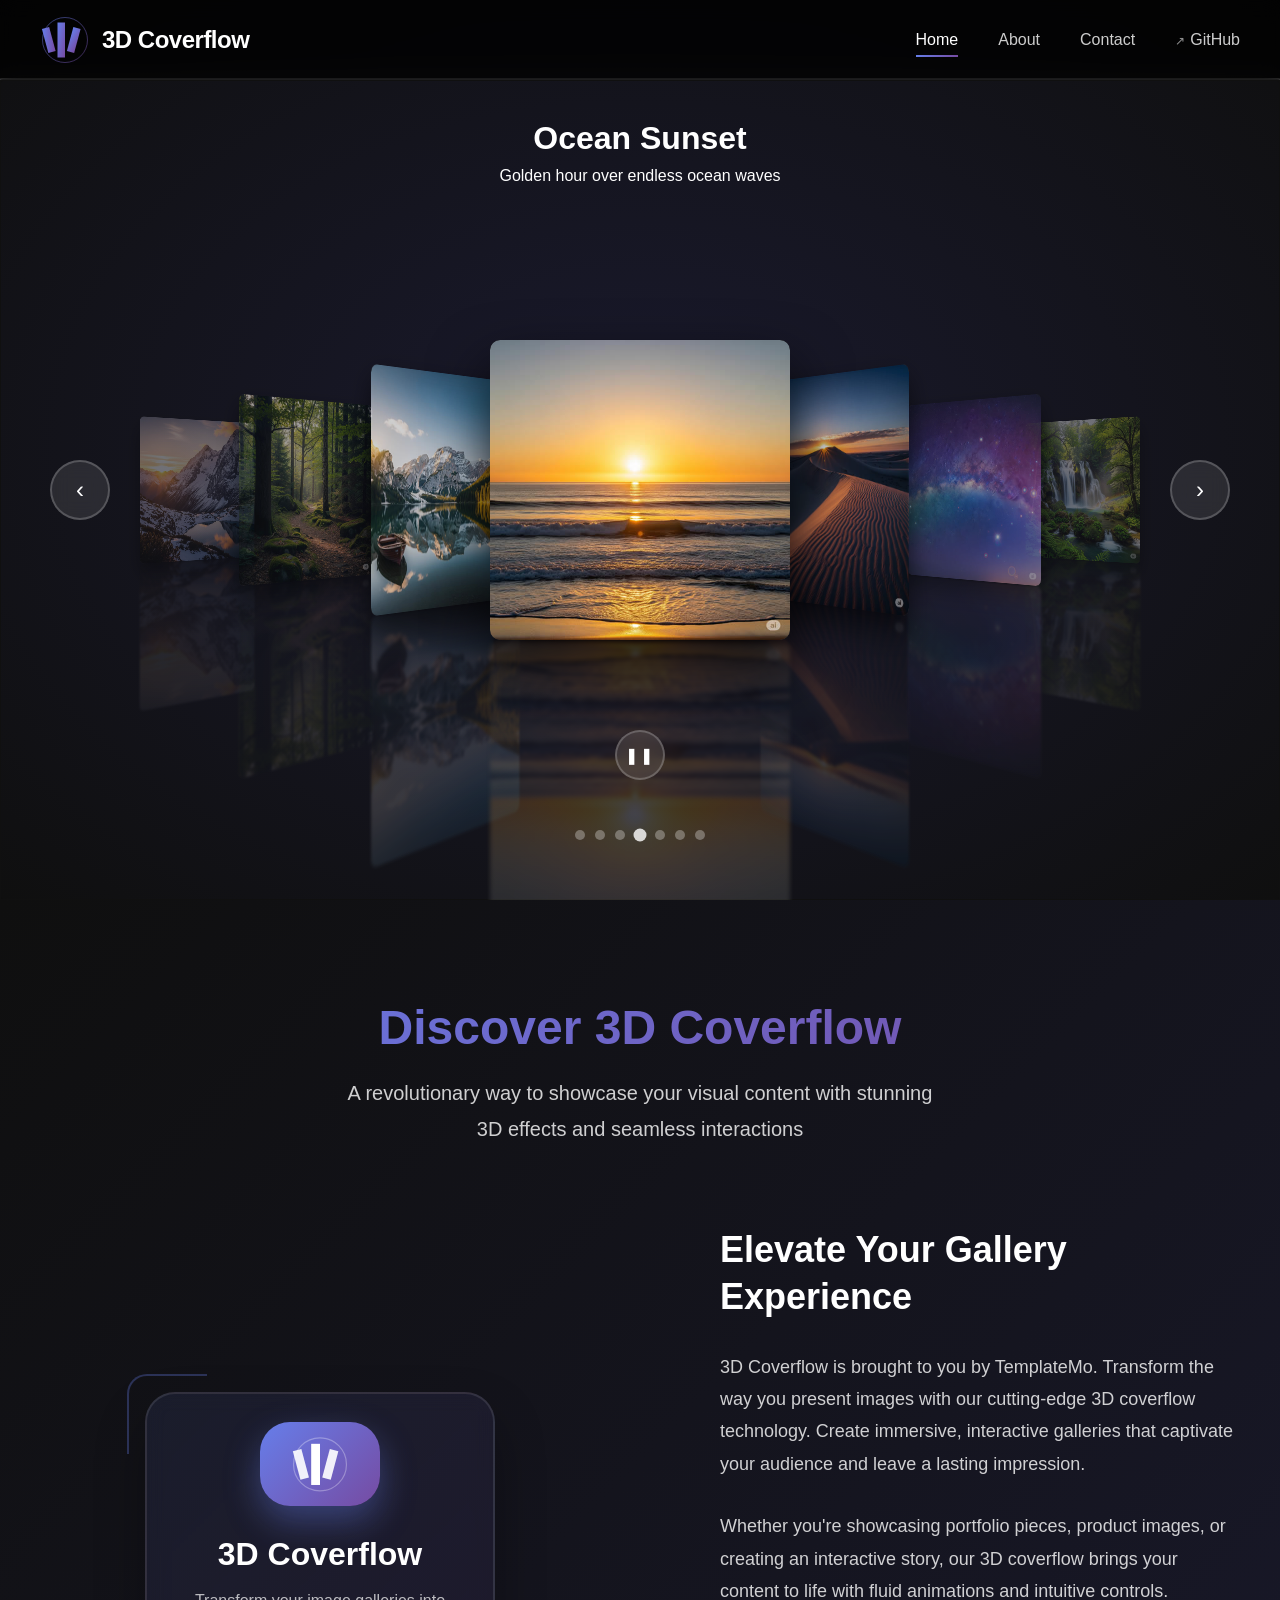
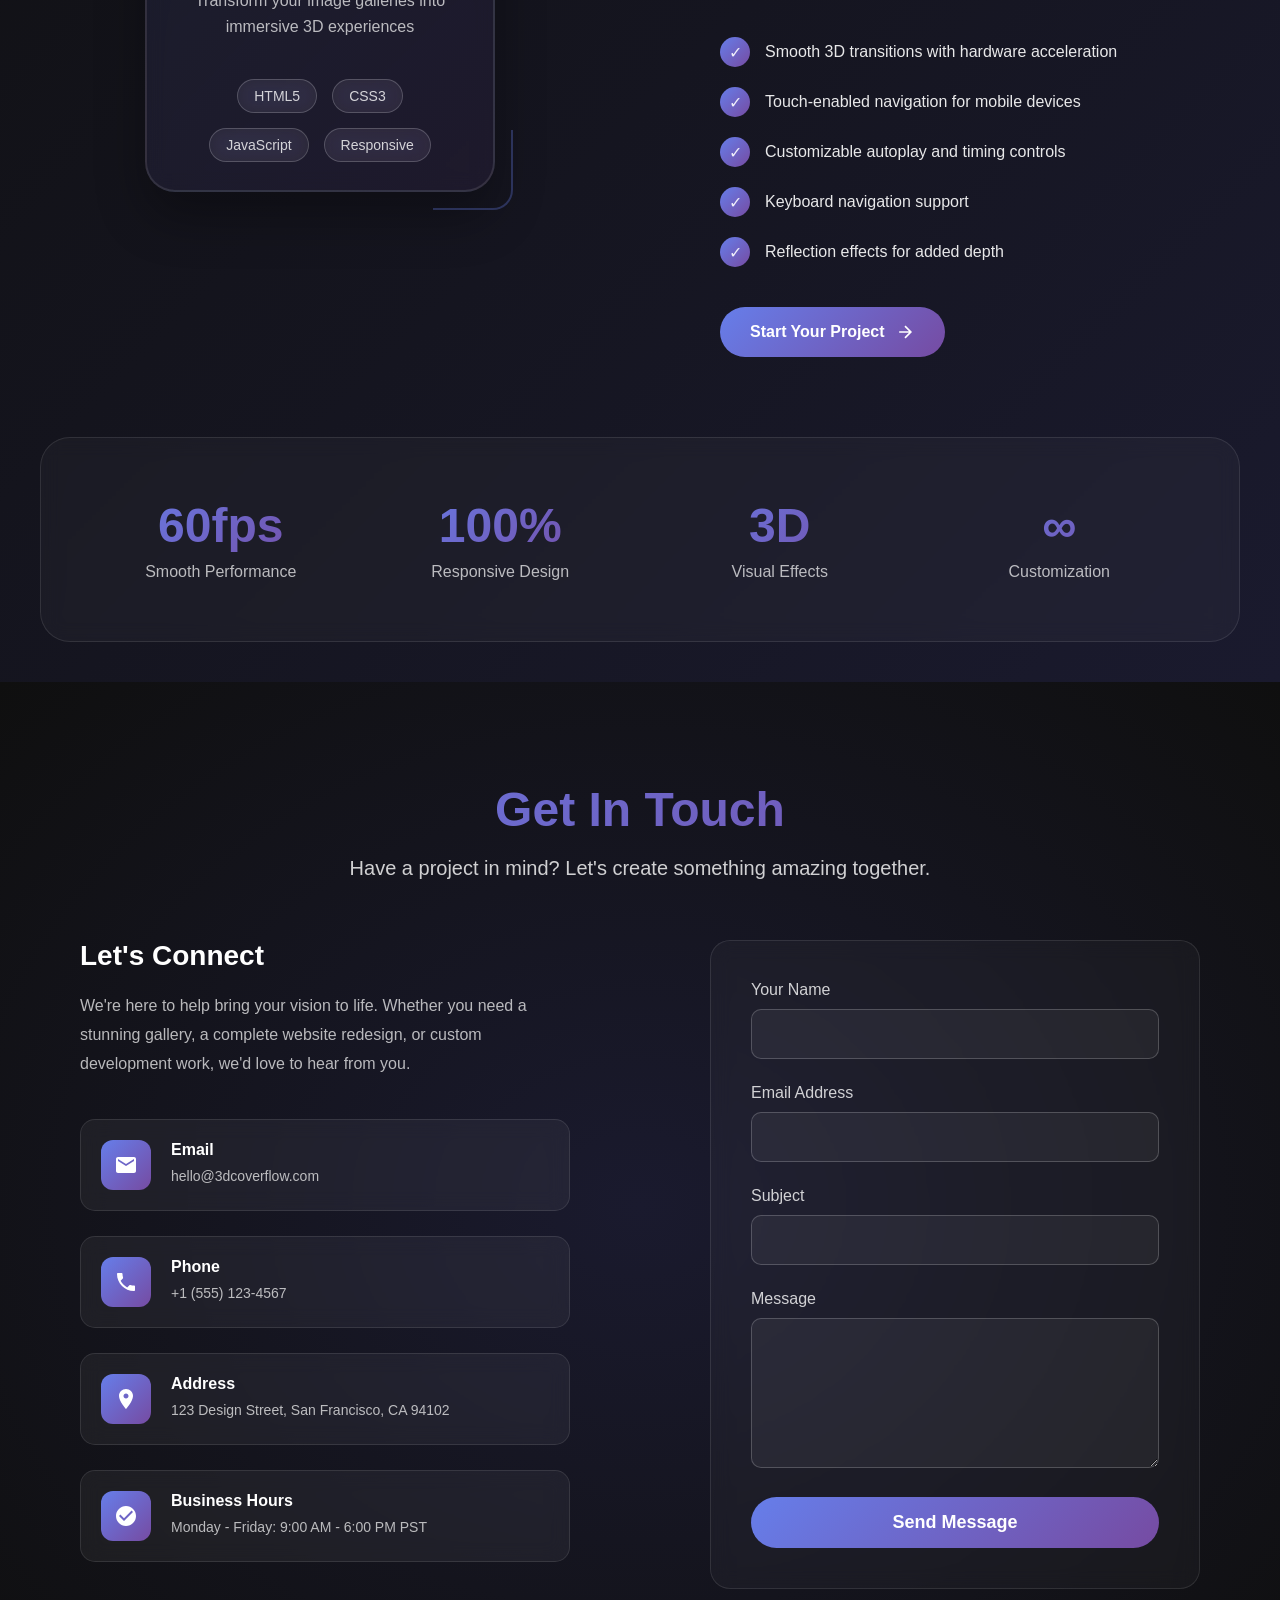
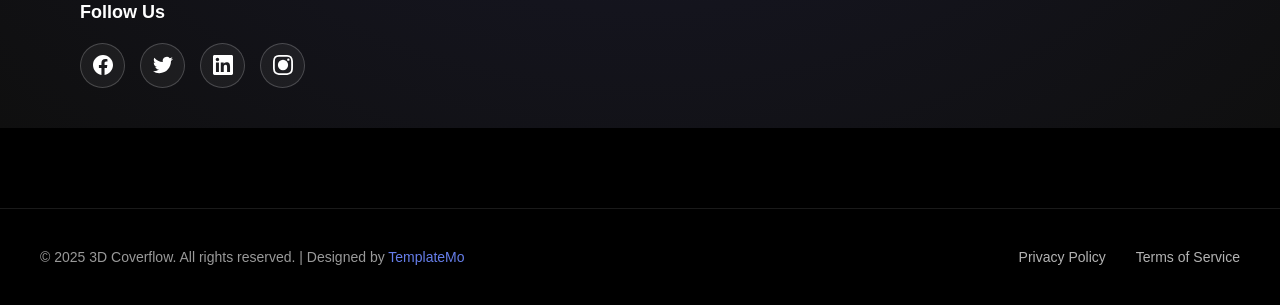
==== commit 4d977d11: "Update index.html" ====
--- a/index.html
+++ b/index.html
@@ -3,7 +3,7 @@
 <head>
     <meta charset="UTF-8">
     <meta name="viewport" content="width=device-width, initial-scale=1.0">
-    <title>3D Coverflow - One Page Portfolio</title>
+    <title>Rekomendasi Lagu</title>
     <link href="templatemo-3d-coverflow.css" rel="stylesheet">
 <!--
 
@@ -332,4 +332,4 @@
 <script src="templatemo-3d-coverflow-scripts.js"></script>
 
 </body>
-</html>+</html>
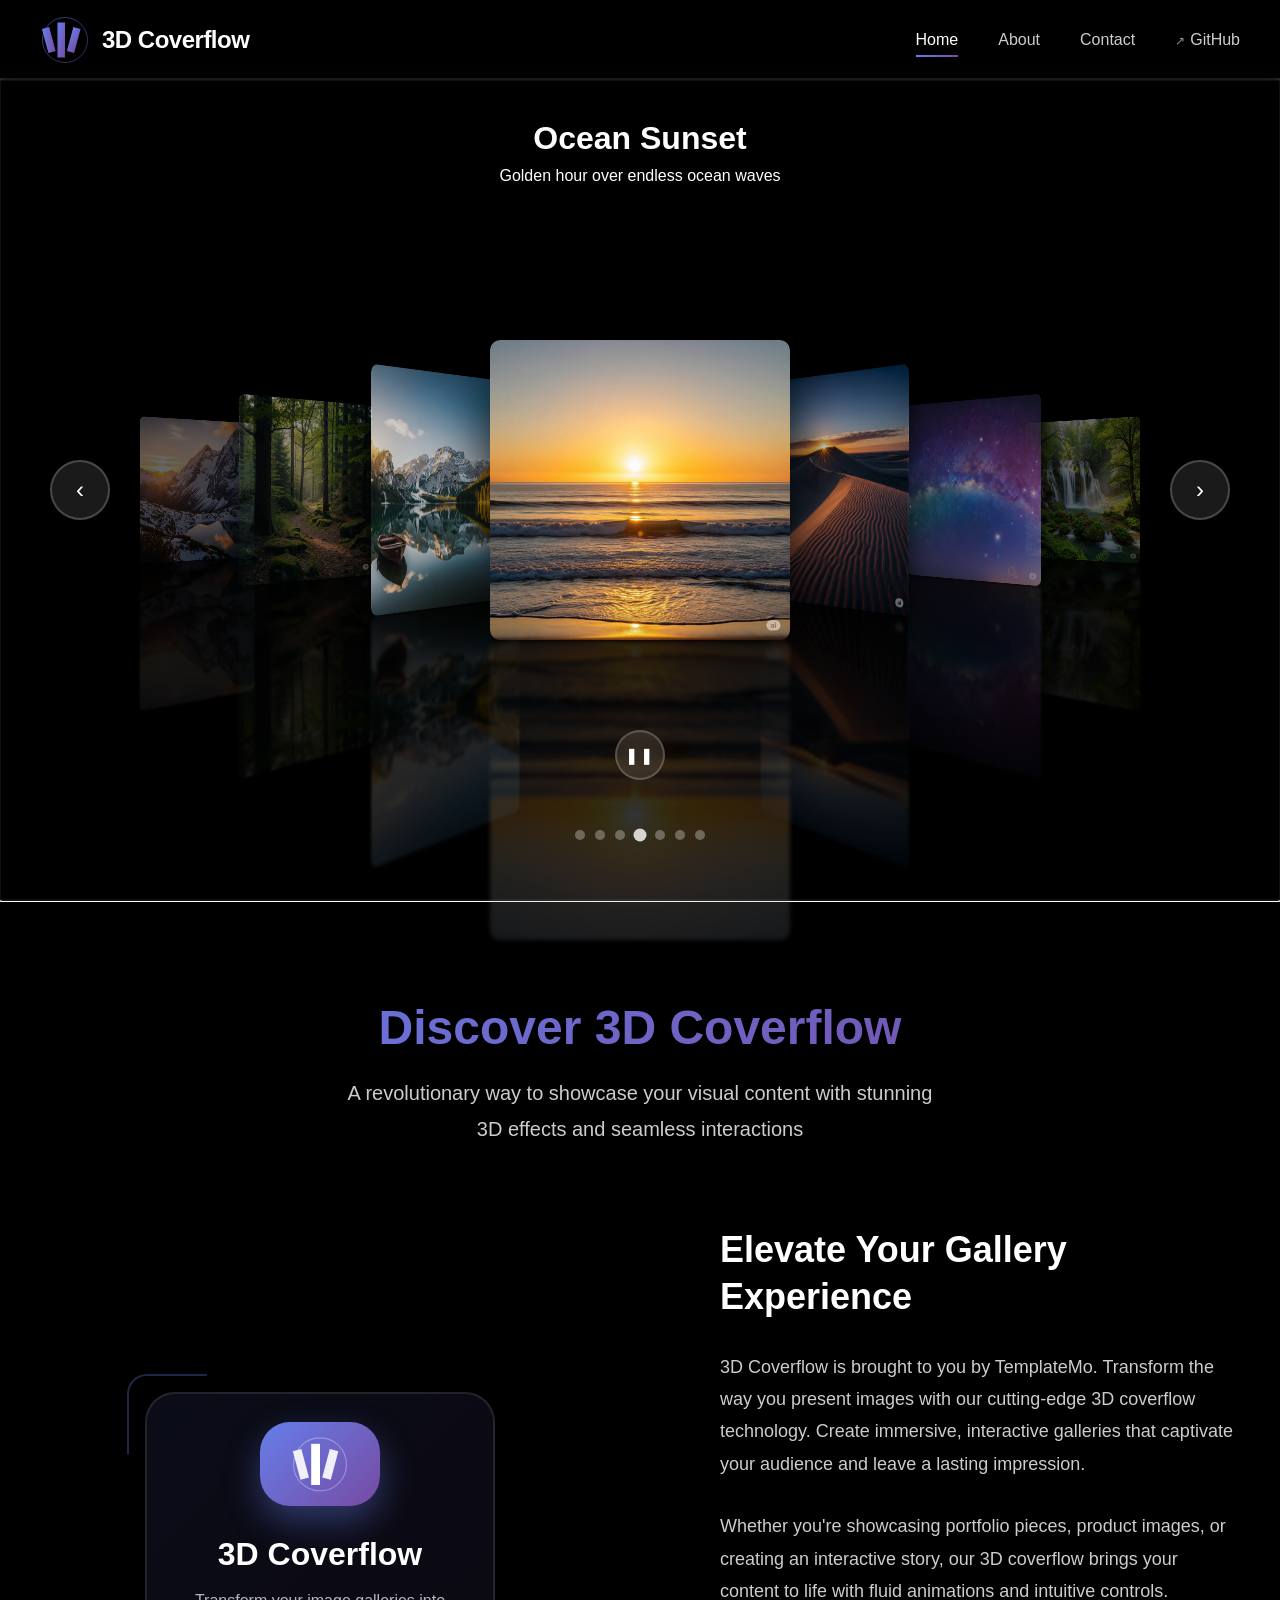
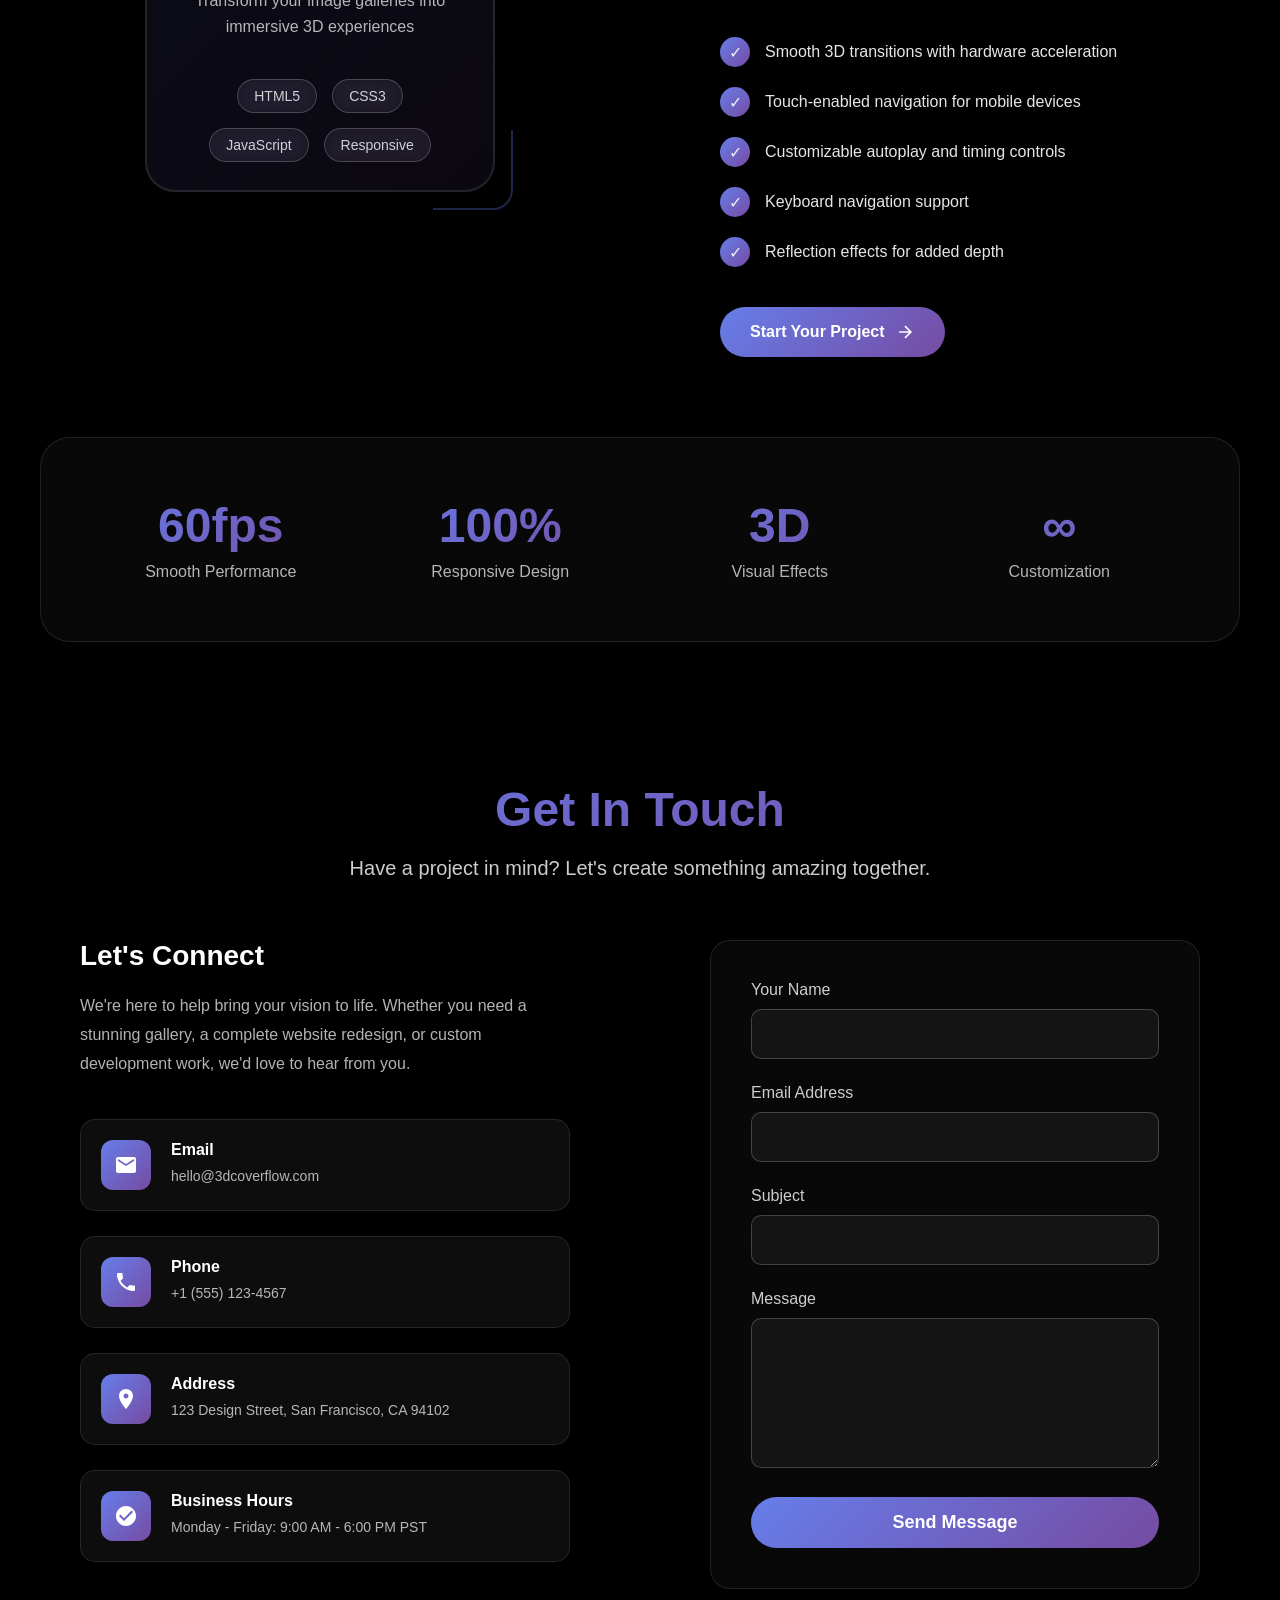
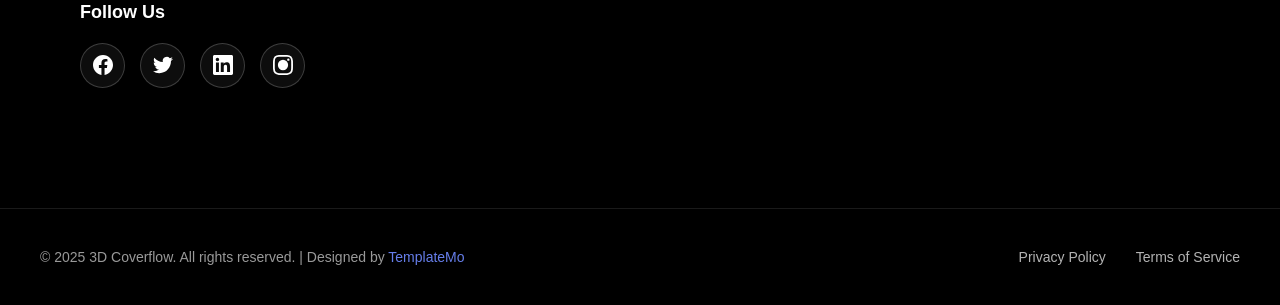
==== commit 7f2f072a: "Update index.html" ====
--- a/index.html
+++ b/index.html
@@ -16,7 +16,7 @@
 <body>
     <!-- Header -->
     <header class="header" id="header">
-        <a href="#home" class="logo-container">
+        <a href="#Beranda" class="logo-container">
             <div class="logo">
                 <svg viewBox="0 0 100 100" xmlns="http://www.w3.org/2000/svg">
                     <defs>
@@ -35,9 +35,9 @@
         </a>
         
         <nav class="main-menu" id="mainMenu">
-            <a href="#home" class="menu-item active">Home</a>
-            <a href="#about" class="menu-item">About</a>
-            <a href="#contact" class="menu-item">Contact</a>
+            <a href="#Beranda" class="menu-item active">Home</a>
+            <a href="#Tentang" class="menu-item">About</a>
+            <a href="#kontak" class="menu-item">Contact</a>
             <a href="https://github.com" target="_blank" rel="noopener noreferrer" class="menu-item external">GitHub</a>
         </nav>
         
--- a/templatemo-3d-coverflow.css
+++ b/templatemo-3d-coverflow.css
@@ -35,15 +35,15 @@
             justify-content: center;
         }
 
-        #home {
+        #Beranda {
             background: radial-gradient(ellipse at center, #1a1a2e 0%, #0f0f0f 100%);
         }
 
-        #about {
+        #Tentang {
             background: linear-gradient(135deg, #0f0f0f 0%, #1a1a2e 100%);
         }
 
-        #contact {
+        #kontak {
             background: radial-gradient(ellipse at center, #1a1a2e 0%, #0f0f0f 100%);
         }
 
@@ -1276,4 +1276,4 @@
                 font-size: 16px;
                 border-radius: 25px;
             }
-        }+        }
